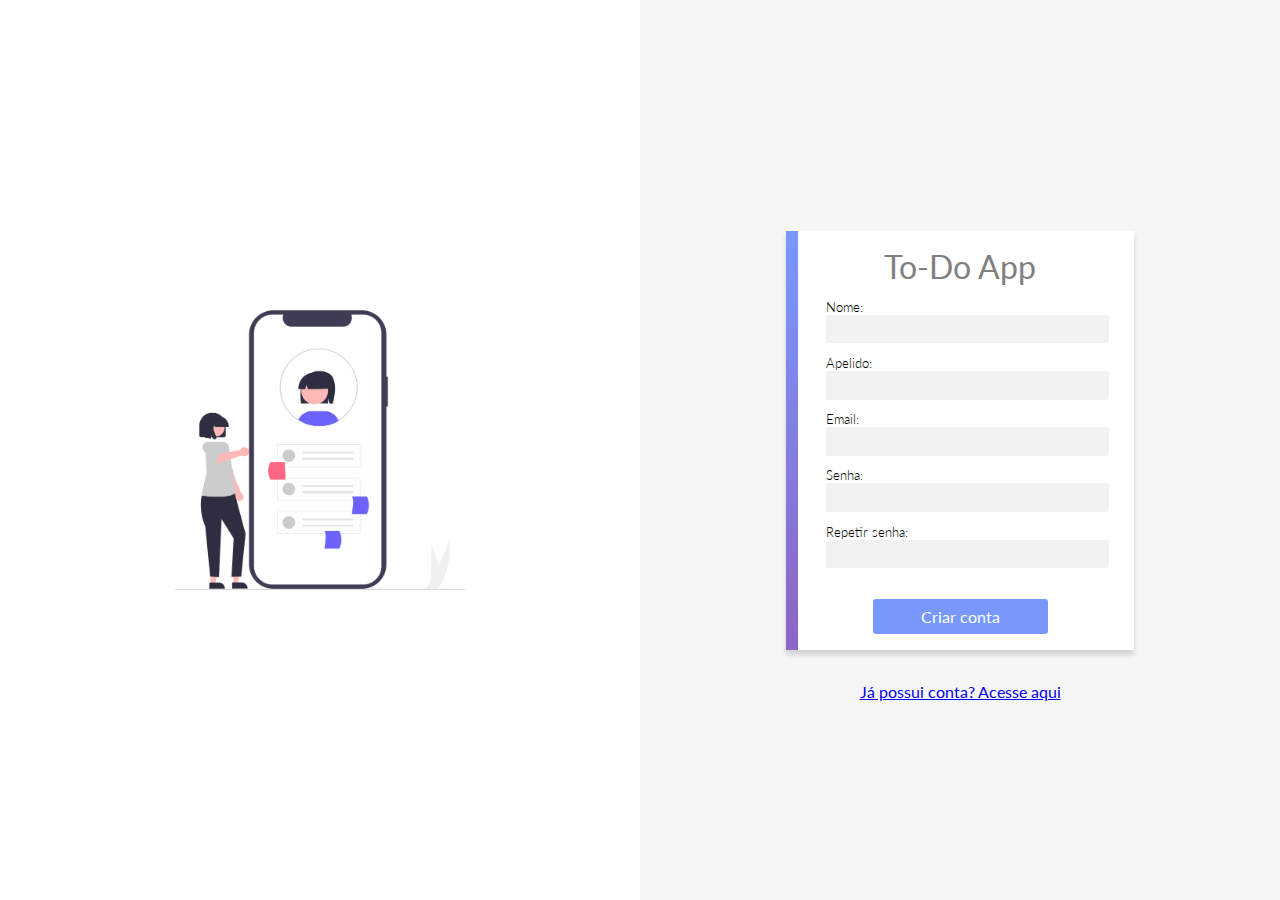
==== signup.html @ 5dee66e4 ""Check point 2 projeto"" ====
<!------------------------------------------------------------------------------------
Check point II - Aplicação To-Do
Alunos: Filipe Campos | Harry Möbbs Júnior | Juan Barcelos | Fabiana Yumi Sato | Fernanda Brum
GITS: @Filipecamposfontes | @harrymobbsjunior | @JuanBarcelos | FabianaYSK | @fernanda-brum

Professor: IVIN Rodrigues 
Turma: 09 Noite
------------------------------------------------------------------------------------------->
<!DOCTYPE html>
<html lang="pt-BR">

<head>
  <meta charset="UTF-8">
  <meta http-equiv="X-UA-Compatible" content="IE=edge">
  <meta name="viewport" content="width=device-width, initial-scale=1.0">
  <title>To-Do App</title>

  <!-- ---------------- estilos compartilhados entre login e signup ---------------- -->
  <link rel="stylesheet" href="styles/acesso.css">

  <!-- ---------------------- Estrutura Basica HTML -------------------- -->

</head>

<body>

  <div class="left">
    <img src="./assets/pessoa-signup.png" alt="">
  </div>
  <div class="right">
    <form>
      <div class="form-header">
        <p>To-Do App</p>
      </div>

      <label>
        Nome:
        <input type="text">
      </label>
      <label>
        Apelido:
        <input type="text">
      </label>
      <label>
        Email:
        <input type="text">
      </label>
      <label>
        Senha:
        <input type="password">
      </label>
      <label>
        Repetir senha:
        <input type="password">
      </label>

      <button>Criar conta</button>

    </form>
    <div class="ingressar">
      <a href="index.html">Já possui conta? Acesse aqui</a>
    </div>
  </div>

</body>

<footer>
  <!-- ---------------------- lógica aplicada no login JS----------------------- -->
  <script src="/scripts/utils.js"></script>
  <script src="/scripts/index.js"></script>

</footer>


</html>
---- styles/acesso.css ----
/*======================================================================= 
Check point II - Aplicação To-Do
Alunos: Filipe Campos | Harry Möbbs Júnior | Juan Barcelos | Fabiana Yumi Sato | Fernanda Brum
GITS: @Filipecamposfontes | @harrymobbsjunior | @JuanBarcelos | FabianaYSK | @fernanda-brum

Professor: IVIN Rodrigues 
Turma: 09 Noite
============================================================================= */


@import url('./common.css');

body{
  display: flex;
}

h1 {
  color: rgb(116, 116, 116);
  font-weight: 300;
  margin: .5em 0;
}

form {
  position: relative;
  max-width: 26em;
  background-color: white;
  display: flex;
  align-items: center;
  flex-direction: column;
  margin: 2em auto;
  box-shadow: 0 5px 5px lightgrey;
  padding: 1em 2.5em;
  box-sizing: border-box;
}

form:after {
  position: absolute;
  content: '';
  width: .7em;
  height: 100%;
  top: 0;
  left: 0;
  background: linear-gradient(var(--primary), var(--secondary));
}


input {
  width: 100%;
  padding: .4em .5em;
  background-color: var(--app-grey);
  border: 1px solid var(--app-grey);
  border-radius: .2em;
}

input:focus {
  outline: none;
  border: 1px solid lightgrey;
}

label {
  width: 100%;
  font-weight: 300;
  margin-bottom: -.1em;
  margin-top: 1em;
  font-size: .8em;
}

button {
  padding: .5em 3em;
  background-color: var(--primary);
  color: white;
  margin-top: 2em;
  font-weight: 400;
  font-size: 1em;
}

.form-header {
  color: grey;
  font-size: 2em;
}
.ingressar{
  text-align: center;
}
.left{
  width: 50%;  
  background-color: white;
  text-align: center;
  display: flex;
  align-items: center;
  justify-content: center;
}
.left img{
  width:60%;
}
.right{
  width: 50%;
  display: flex;
  flex-direction: column;
  align-items: center;
  justify-content: center;
}
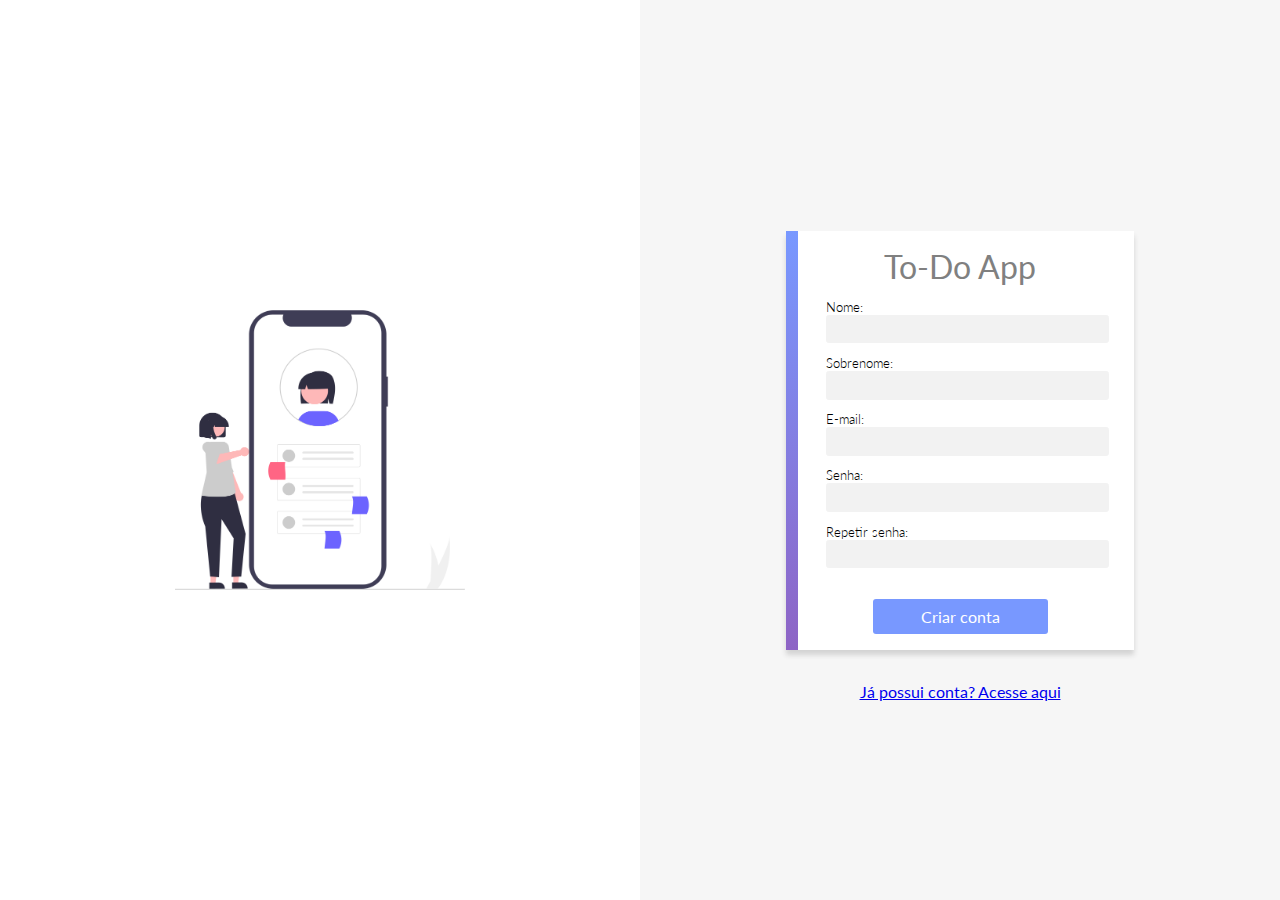
==== commit e2dfabe6: "Cadastro de usuário ajustes no html e código javascript comunicando com api" ====
--- a/signup.html
+++ b/signup.html
@@ -35,26 +35,26 @@
 
       <label>
         Nome:
-        <input type="text">
+        <input type="text" id="inputFirstName">
       </label>
       <label>
-        Apelido:
-        <input type="text">
+        Sobrenome:
+        <input type="text" id="inputLastName">
       </label>
       <label>
-        Email:
-        <input type="text">
+        E-mail:
+        <input type="text" id="inputEmail">
       </label>
       <label>
         Senha:
-        <input type="password">
+        <input id="inputPassword" type="password">
       </label>
       <label>
         Repetir senha:
-        <input type="password">
+        <input id="inputPasswordConfirm" type="password">
       </label>
-
-      <button>Criar conta</button>
+        <div class="mensagem-password"></div>
+      <button id="submit-btn-create">Criar conta</button>
 
     </form>
     <div class="ingressar">
@@ -66,8 +66,7 @@
 
 <footer>
   <!-- ---------------------- lógica aplicada no login JS----------------------- -->
-  <script src="/scripts/utils.js"></script>
-  <script src="/scripts/index.js"></script>
+  <script src="./scripts/singup.js"></script>
 
 </footer>
 
